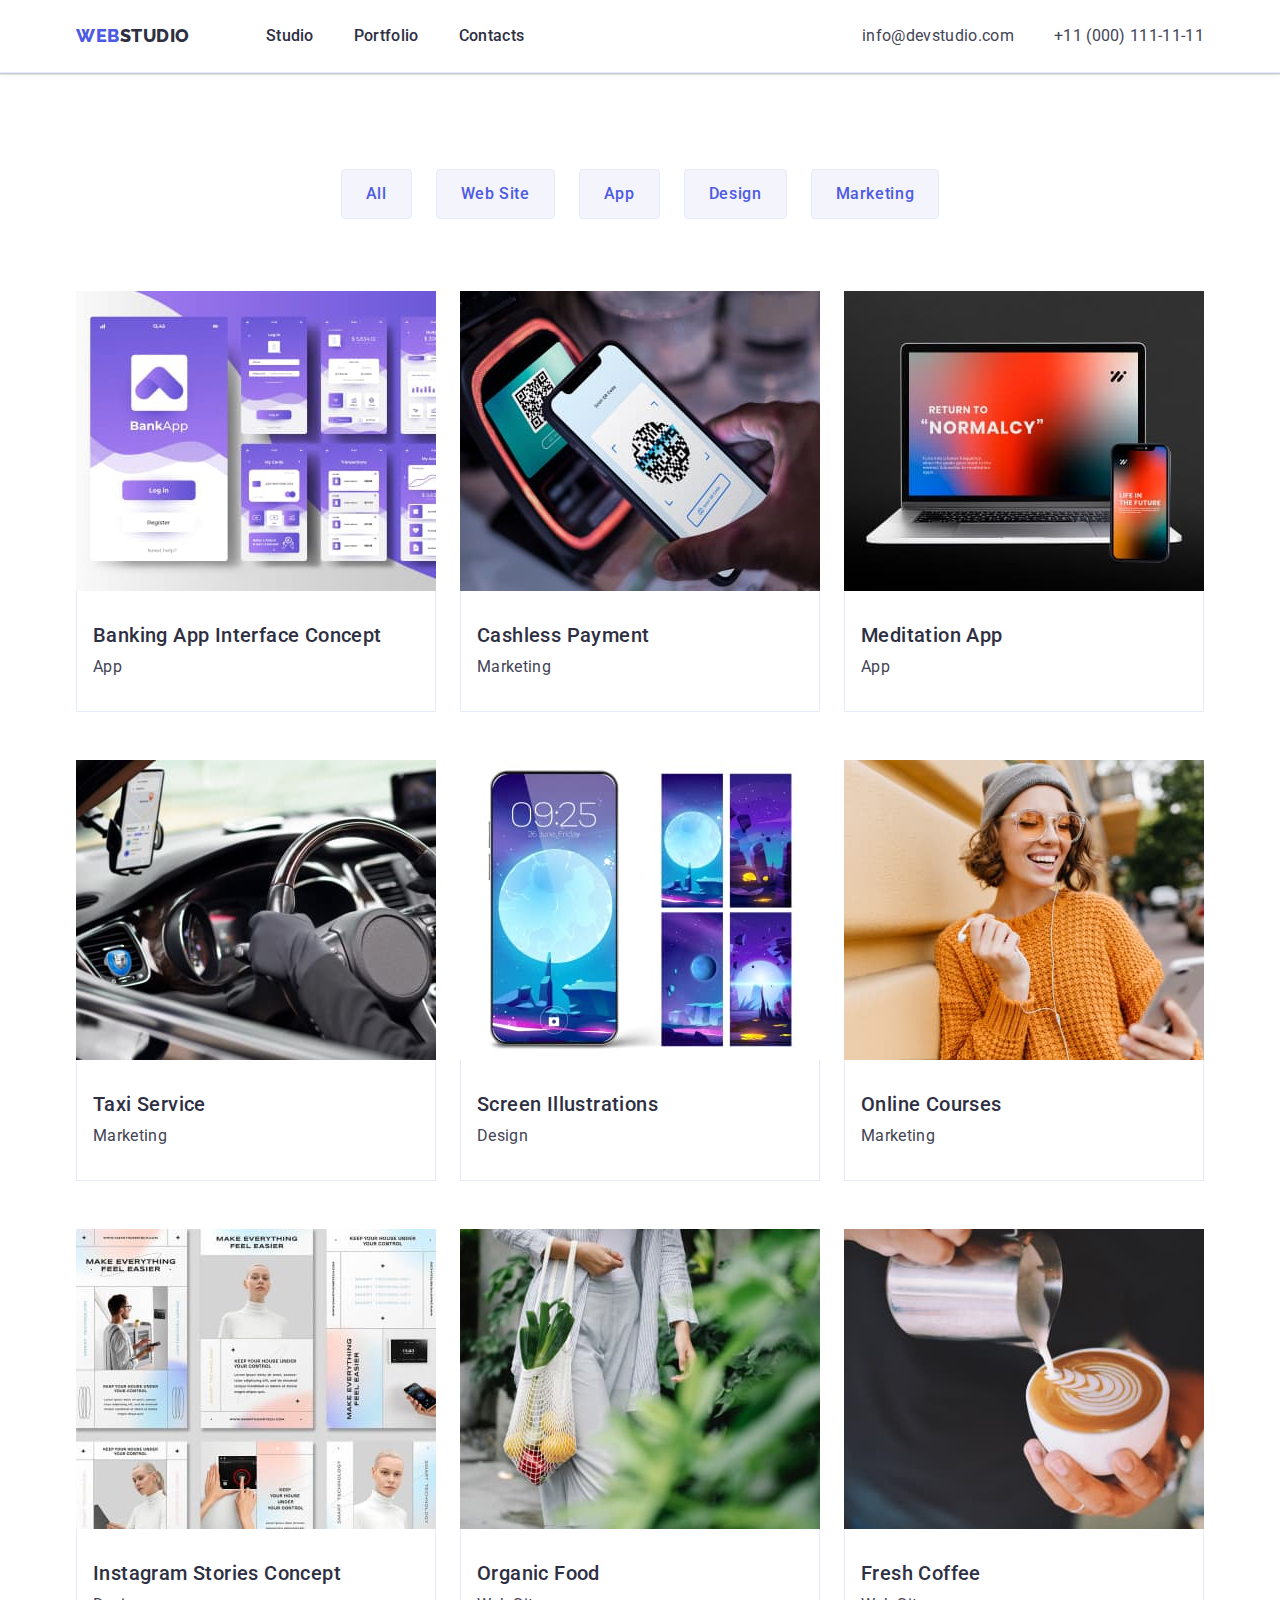
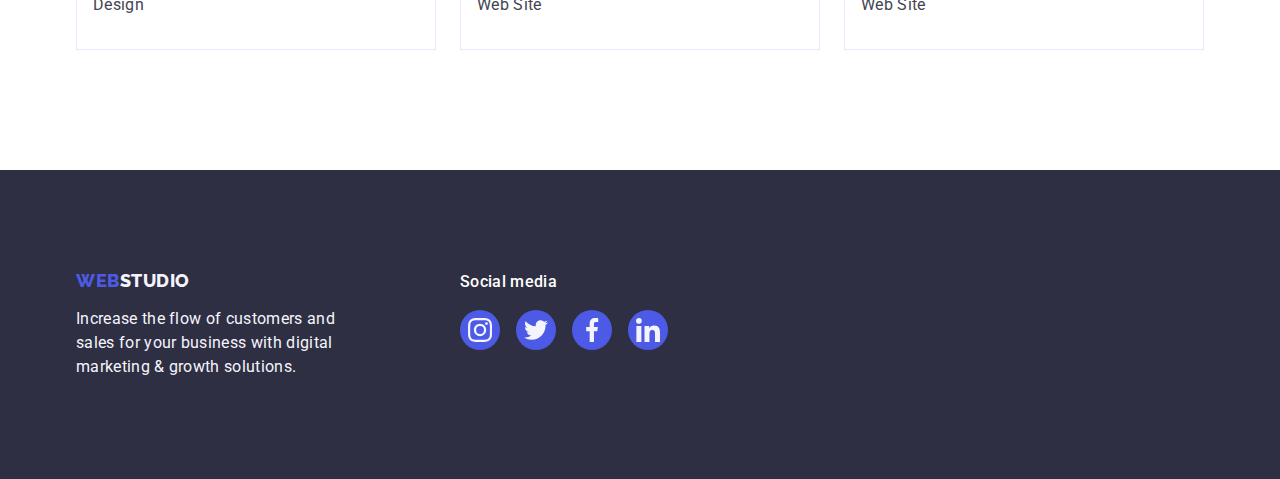
==== portfolio.html @ 35dc8aad "Initial commit" ====
<!DOCTYPE html>
<html lang="en">
  <head>
    <meta charset="UTF-8" />
    <meta http-equiv="X-UA-Compatible" content="IE=edge" />
    <meta name="viewport" content="width=device-width, initial-scale=1.0" />
    <title>Portfolio</title>

    <link rel="preconnect" href="https://fonts.googleapis.com" />
    <link rel="preconnect" href="https://fonts.gstatic.com" crossorigin />
    <link
      href="https://fonts.googleapis.com/css2?family=Raleway:wght@800&family=Roboto:wght@400;500;700;900&display=swap"
      rel="stylesheet"
    />
    <link
      rel="stylesheet"
      href="https://cdnjs.cloudflare.com/ajax/libs/modern-normalize/1.0.0/modern-normalize.min.css"
    />
    <link rel="stylesheet" href="./css/styles.css" />
  </head>

  <body>
    <!-- Хедер -->
    <header class="header">
      <div class="container header-container">
        <!-- Навігація сайту -->
        <nav class="navigation">
          <a href="./index.html" class="logo link"
            >Web<span class="header-logo-span">Studio</span></a
          >
          <ul class="nav-list list">
            <li class="nav-list-item">
              <a href="./index.html" class="nav-list-link link">Studio</a>
            </li>

            <li class="nav-list-item">
              <a href="./portfolio.html" class="nav-list-link link"
                >Portfolio</a
              >
            </li>

            <li class="nav-list-item">
              <a href="" class="nav-list-link link">Contacts</a>
            </li>
          </ul>
        </nav>
        <!-- Контакти для зв'язку -->
        <address class="address">
          <ul class="address-list list">
            <li class="email">
              <a href="mailto:info@devstudio.com" class="address-link link"
                >info@devstudio.com</a
              >
            </li>

            <li class="phone">
              <a href="tel:+110001111111" class="address-link link"
                >+11 (000) 111-11-11</a
              >
            </li>
          </ul>
        </address>
      </div>
    </header>

    <!-- Мейн -->
    <main class="main">
      <section class="projects section">
        <div class="container">
          <h1 class="visually-hidden">Portfolio</h1>

          <!-- Кнопки фільтра -->
          <ul class="filters-list list">
            <li><button type="button" class="filters-btn btn">All</button></li>

            <li>
              <button type="button" class="filters-btn btn">Web Site</button>
            </li>

            <li><button type="button" class="filters-btn btn">App</button></li>

            <li>
              <button type="button" class="filters-btn btn">Design</button>
            </li>

            <li>
              <button type="button" class="filters-btn btn">Marketing</button>
            </li>
          </ul>

          <!-- Картки проектів -->
          <ul class="card-set list">
            <li class="card-item">
              <a href="" class="card-link link">
                <img
                  src="./images/portfolio-img/banking-app.jpg"
                  alt="Banking App"
                  width="360"
                  height="300"
                />
                <div class="card-content">
                  <h2 class="card-caption">Banking App Interface Concept</h2>
                  <p class="card-text">App</p>
                </div></a
              >
            </li>

            <li class="card-item">
              <a href="" class="card-link link">
                <img
                  src="./images/portfolio-img/cashless.jpg"
                  alt="Cashless Payment"
                  width="360"
                  height="300"
                />
                <div class="card-content">
                  <h2 class="card-caption">Cashless Payment</h2>
                  <p class="card-text">Marketing</p>
                </div></a
              >
            </li>

            <li class="card-item">
              <a href="" class="card-link link">
                <img
                  src="./images/portfolio-img/meditation-app.jpg"
                  alt="Meditation App"
                  width="360"
                  height="300"
                />
                <div class="card-content">
                  <h2 class="card-caption">Meditation App</h2>
                  <p class="card-text">App</p>
                </div></a
              >
            </li>

            <li class="card-item">
              <a href="" class="card-link link">
                <img
                  src="./images/portfolio-img/taxi.jpg"
                  alt="Taxi service"
                  width="360"
                  height="300"
                />
                <div class="card-content">
                  <h2 class="card-caption">Taxi Service</h2>
                  <p class="card-text">Marketing</p>
                </div></a
              >
            </li>

            <li class="card-item">
              <a href="" class="card-link link">
                <img
                  src="./images/portfolio-img/screen.jpg"
                  alt="Screen illustrations"
                  width="360"
                  height="300"
                />
                <div class="card-content">
                  <h2 class="card-caption">Screen Illustrations</h2>
                  <p class="card-text">Design</p>
                </div></a
              >
            </li>

            <li class="card-item">
              <a href="" class="card-link link">
                <img
                  src="./images/portfolio-img/courses.jpg"
                  alt="Online Courses"
                  width="360"
                  height="300"
                />
                <div class="card-content">
                  <h2 class="card-caption">Online Courses</h2>
                  <p class="card-text">Marketing</p>
                </div></a
              >
            </li>

            <li class="card-item">
              <a href="" class="card-link link">
                <img
                  src="./images/portfolio-img/insta-stories.jpg"
                  alt="Instagram Stories Concept"
                  width="360"
                  height="300"
                />
                <div class="card-content">
                  <h2 class="card-caption">Instagram Stories Concept</h2>
                  <p class="card-text">Design</p>
                </div></a
              >
            </li>

            <li class="card-item">
              <a href="" class="card-link link">
                <img
                  src="./images/portfolio-img/food.jpg"
                  alt="Organic Food"
                  width="360"
                  height="300"
                />
                <div class="card-content">
                  <h2 class="card-caption">Organic Food</h2>
                  <p class="card-text">Web Site</p>
                </div></a
              >
            </li>

            <li class="card-item">
              <a href="" class="card-link link">
                <img
                  src="./images/portfolio-img/coffee.jpg"
                  alt="Fresh Coffee"
                  width="360"
                  height="300"
                />
                <div class="card-content">
                  <h2 class="card-caption">Fresh Coffee</h2>
                  <p class="card-text">Web Site</p>
                </div></a
              >
            </li>
          </ul>
        </div>
      </section>
    </main>

    <!-- Футер -->
    <footer class="footer">
      <div class="footer-container container">
        <div class="footer-text-container">
          <a href="./index.html" class="footer-logo-link logo link"
            >Web<span class="footer-logo-span">Studio</span></a
          >
          <p class="footer-text">
            Increase the flow of customers and sales for your business with
            digital marketing & growth solutions.
          </p>
        </div>
        <div class="footer-soc-container">
          <p class="footer-soc-caption">Social media</p>
          <ul class="footer-soc-list list">
            <li class="footer-soc-item">
              <a href="" class="footer-soc-link link">
                <svg class="footer-soc-icon" width="24" height="24">
                  <use href="./images/icons.svg#icon-instagram"></use>
                </svg>
              </a>
            </li>

            <li class="footer-soc-item">
              <a href="" class="footer-soc-link link">
                <svg class="footer-soc-icon" width="24" height="24">
                  <use href="./images/icons.svg#icon-twitter"></use>
                </svg>
              </a>
            </li>

            <li class="footer-soc-item">
              <a href="" class="footer-soc-link link">
                <svg class="footer-soc-icon" width="24" height="24">
                  <use href="./images/icons.svg#icon-facebook"></use>
                </svg>
              </a>
            </li>

            <li class="footer-soc-item">
              <a href="" class="footer-soc-link link">
                <svg class="footer-soc-icon" width="24" height="24">
                  <use href="./images/icons.svg#icon-linkedin"></use>
                </svg>
              </a>
            </li>
          </ul>
        </div>
      </div>
    </footer>
  </body>
</html>
---- css/styles.css ----
:root {
  /* Кольори */
  --dark-color: #2e2f42;
  --text-color: #434455;
  --subtle-text-color: #8e8f99;
  --white-color: #ffffff;
  --light-color: #f4f4fd;
  --accent-color: #e7e9fc;
  --passive-color: #4d5ae5;
  --active-color: #404bbf;
  --success-color: #31d0aa;
  /* Текст */
  --text-size: 16px;
  --text-spacing: 0.02em;
  --typical-lh: 1.5;
  /* Флекс */
  --typical-gap: 24px;
}
/* ------------Cкидання стилів------------ */
p,
h1,
h2,
h3,
h4,
h5,
h6 {
  margin: 0;
}

ul {
  margin: 0;
  padding: 0;
}

img {
  display: block;
  max-width: 100%;
}

.list {
  list-style: none;
}

.link {
  text-decoration: none;
}

.btn {
  font-family: inherit;
  cursor: pointer;
}

/* ------------Cкидання стилів------------ */

/* Приховати елемент */
.visually-hidden {
  position: absolute;
  width: 1px;
  height: 1px;
  margin: -1px;
  border: 0;
  padding: 0;
  white-space: nowrap;
  clip-path: inset(100%);
  clip: rect(0 0 0 0);
  overflow: hidden;
}
/* Приховати елемент */

/* ------------База------------ */
body {
  font-family: "Roboto", sans-serif;
  color: var(--text-color);
  background-color: var(--white-color);
}

.container {
  width: 1158px;
  padding-left: 15px;
  padding-right: 15px;
  margin: 0 auto;
}

.section {
  padding-top: 120px;
  padding-bottom: 120px;
}

/*====================СТУДІЯ====================*/

/* ----------------- Хедер ----------------- */

.header {
  padding-top: 24px;
  padding-bottom: 24px;
  border-bottom: 1px solid var(--accent-color);
  box-shadow: 0px 2px 1px rgba(46, 47, 66, 0.08),
    0px 1px 1px rgba(46, 47, 66, 0.16), 0px 1px 6px rgba(46, 47, 66, 0.08);
}

.header-container {
  display: flex;
}

/* Лого  */
.header-logo-span {
  color: var(--dark-color);
}

.logo {
  font-family: "Raleway", sans-serif;
  font-weight: 800;
  font-size: 18px;
  line-height: 1.17;
  color: var(--passive-color);
  letter-spacing: 0.03em;
  text-transform: uppercase;
  margin-right: 76px;
}

/* Навігація */
.navigation {
  display: flex;
  align-items: center;
}

.nav-list {
  display: flex;
  gap: 40px;
}

.nav-list-link {
  color: var(--dark-color);
  font-weight: 500;
  font-size: var(--text-size);
  line-height: var(--typical-lh);
  letter-spacing: var(--text-spacing);
  padding: 24px 0;
}

.nav-list-link:is(:hover, :focus) {
  color: var(--active-color);
}

/* Контакти */
.address {
  font-style: normal;
  margin-left: auto;
}

.address-list {
  display: flex;
  gap: 40px;
}

.address-link {
  color: var(--text-color);
  font-size: var(--text-size);
  line-height: var(--typical-lh);
  letter-spacing: var(--text-spacing);
}

.address-link:is(:hover, :focus) {
  color: var(--active-color);
}

/* ----------------- Студія Мейн ----------------- */
/*----------------Hero-------------- */
.hero {
  padding: 188px 0;
}
.hero-overlay {
  background-image: linear-gradient(
      rgba(46, 47, 66, 0.7),
      rgba(46, 47, 66, 0.7)
    ),
    url(../images/hero-bg.jpg);
  height: 600px;
  max-width: 1440px;
  margin-left: auto;
  margin-right: auto;
  background-repeat: no-repeat;
  background-size: cover;
  background-position: center;
}

.hero-container {
  display: flex;
  flex-direction: column;
  align-items: center;
}

.hero-title {
  font-size: 56px;
  line-height: 1.07;
  text-align: center;
  letter-spacing: var(--text-spacing);
  color: var(--white-color);
  max-width: 496px;
}

/* Кнопка */
.title-btn {
  color: var(--white-color);
  background: var(--passive-color);
  font-weight: 500;
  font-size: var(--text-size);
  line-height: var(--typical-lh);
  letter-spacing: 0.04em;
  border: none;
  border-radius: 4px;
  min-width: 169px;
  height: 56px;
  margin-top: 48px;
}
.title-btn:is(:hover, :focus) {
  background: var(--active-color);
}

/*----------------Features-------------- */
.features {
}

.features-list {
  display: flex;
  gap: var(--typical-gap);
}

.features-list-item {
  flex-basis: calc((100% - 24px * 3) / 4);
}

.features-icon-box {
  width: 100%;
  height: 112px;
  border-radius: 4px;
  background-color: var(--light-color);
  display: flex;
  justify-content: center;
  align-items: center;
  margin-bottom: 8px;
}

.features-icon {
}

.features-list-title {
  font-weight: 500;
  font-size: 20px;
  line-height: 1.2;
  letter-spacing: var(--text-spacing);
  color: var(--dark-color);
  margin-bottom: 8px;
}

.features-list-text {
  font-size: var(--text-size);
  line-height: var(--typical-lh);
  letter-spacing: var(--text-spacing);
}

/*--------Секція зображень: чим ми займаємось------ */
.gallery {
  padding-top: 0;
}

.gallery-caption {
  font-size: 36px;
  line-height: 1.11;
  text-align: center;
  letter-spacing: var(--text-spacing);
  text-transform: capitalize;
  color: var(--dark-color);
  margin-bottom: 72px;
}

.gallery-list {
  display: flex;
  flex-wrap: wrap;
  gap: var(--typical-gap);
}

.gallery-list-item {
  flex-basis: calc((100% - 48px) / 3);
}

/*-------- Секція з фото команди------ */
.team-gallery {
  background-color: var(--light-color);
}

.team-gallery-caption {
  font-size: 36px;
  line-height: 1.11;
  text-align: center;
  letter-spacing: var(--text-spacing);
  text-transform: capitalize;
  color: var(--dark-color);
  margin-bottom: 72px;
}

.team-list {
  display: flex;
  flex-wrap: wrap;
  gap: var(--typical-gap);
}

.team-list-item {
  background-color: var(--white-color);
  flex-basis: calc((100% - 72px) / 4);
  border-radius: 0 0 4px 4px;
  box-shadow: 0px 1px 6px rgba(46, 47, 66, 0.08),
    0px 1px 1px rgba(46, 47, 66, 0.16), 0px 2px 1px rgba(46, 47, 66, 0.08);
}

.team-card-text-wrapper {
  padding: 32px 16px;
}

.team-list-caption {
  font-weight: 500;
  font-size: 20px;
  line-height: 1.2;
  text-align: center;
  letter-spacing: var(--text-spacing);
  color: var(--dark-color);
  margin-bottom: 8px;
  margin-left: 0;
  margin-right: 0;
}

.team-list-text {
  font-size: var(--text-size);
  line-height: var(--typical-lh);
  text-align: center;
  letter-spacing: var(--text-spacing);
  margin-bottom: 8px;
}

.team-soc-list {
  display: flex;
  justify-content: center;
  align-items: center;
  gap: 24px;
}

.team-soc-item {
  width: 40px;
  height: 40px;
}
.team-soc-link {
  width: 100%;
  height: 100%;
  background-color: var(--passive-color);
  border-radius: 50%;
  display: flex;
  justify-content: center;
  align-items: center;
}

.team-soc-link:is(:hover, :focus) {
  background-color: var(--active-color);
}

.team-soc-icon {
  fill: var(--light-color);
}

/* ----------------- Секція: Наші клієнти ----------------- */
.customers {
}

.customers-caption {
  font-size: 36px;
  line-height: 1.11;
  text-align: center;
  letter-spacing: var(--text-spacing);
  text-transform: capitalize;
  margin-bottom: 72px;
  color: var(--dark-color);
}

.customers-list {
  display: flex;
  gap: 24px;
}

.customers-item {
  flex-basis: calc((100% - 120px) / 6);
  height: 88px;
}

.customers-link {
  width: 100%;
  height: 100%;
  border: 1px solid var(--subtle-text-color);
  border-radius: 4px;
  display: flex;
  justify-content: center;
  align-items: center;
  color: var(--subtle-text-color);
}

.customers-link:is(:hover, :focus) {
  border-color: var(--active-color);
  color: var(--active-color);
}

.customers-icon {
  fill: currentColor;
}

/* ----------------- Футер ----------------- */
.footer {
  background-color: var(--dark-color);
  padding-top: 100px;
  padding-bottom: 100px;
}

.footer-container {
  display: flex;
  align-items: baseline;
}

.footer-text-container {
  margin-right: 120px;
  flex-shrink: 0;
}

.footer-logo-link {
  display: inline-block;
  margin-bottom: 16px;
  margin-right: 0;
}

.footer-logo-span {
  color: var(--light-color);
}

.footer-text {
  font-size: var(--text-size);
  line-height: var(--typical-lh);
  letter-spacing: var(--text-spacing);
  color: var(--light-color);
  max-width: 264px;
}

.footer-soc-container {
}

.footer-soc-caption {
  font-weight: 500;
  font-size: var(--text-size);
  line-height: var(--typical-lh);
  letter-spacing: var(--text-spacing);
  color: var(--white-color);
  margin-bottom: 16px;
}

.footer-soc-list {
  display: flex;
  justify-content: center;
  align-items: center;
  gap: 16px;
}

.footer-soc-item {
  width: 40px;
  height: 40px;
}

.footer-soc-link {
  width: 100%;
  height: 100%;
  background-color: var(--passive-color);
  border-radius: 50%;
  display: flex;
  justify-content: center;
  align-items: center;
}

.footer-soc-link:is(:hover, :focus) {
  background-color: var(--success-color);
}

.footer-soc-icon {
  fill: var(--light-color);
}
/*====================ПОРТФОЛІО====================*/

.projects {
  padding-top: 96px;
}

/*--------Фільтр------ */
.filters-list {
  display: flex;
  gap: var(--typical-gap);
  justify-content: center;
  margin-bottom: 72px;
}

.filters-btn {
  font-family: "Roboto", sans-serif;
  font-weight: 500;
  font-size: var(--text-size);
  line-height: var(--typical-lh);
  text-align: center;
  letter-spacing: 0.04em;
  color: var(--passive-color);
  background: var(--light-color);

  padding: 12px 24px;
  border: 1px solid var(--accent-color);
  border-radius: 4px;
}

.filters-btn:is(:hover, :focus) {
  color: var(--white-color);
  background: var(--active-color);
  border: 1px solid transparent;
  box-shadow: 0px 3px 1px rgba(0, 0, 0, 0.1), 0px 2px 1px rgba(0, 0, 0, 0.08),
    0px 2px 2px rgba(0, 0, 0, 0.12);
}

/*--------Картки проектів------ */
.card-set {
  display: flex;
  flex-wrap: wrap;
  column-gap: 24px;
  row-gap: 48px;
}

.card-item {
  background: var(--white-color);
  flex-basis: calc((100% - 24px * 2) / 3);
}

.card-link {
  display: block;
}

.card-link:is(:hover, :focus) {
  box-shadow: 0px 1px 6px rgba(46, 47, 66, 0.08),
    0px 1px 1px rgba(46, 47, 66, 0.16), 0px 2px 1px rgba(46, 47, 66, 0.08);
}

.card-content {
  padding: 32px 16px;
  border: 1px solid var(--accent-color);
  border-top: none;
}

.card-caption {
  font-weight: 500;
  font-size: 20px;
  line-height: 1.2;
  letter-spacing: var(--text-spacing);
  color: var(--dark-color);
  margin-bottom: 8px;
}

.card-text {
  font-size: var(--text-size);
  line-height: var(--typical-lh);
  letter-spacing: var(--text-spacing);
  color: var(--text-color);
}
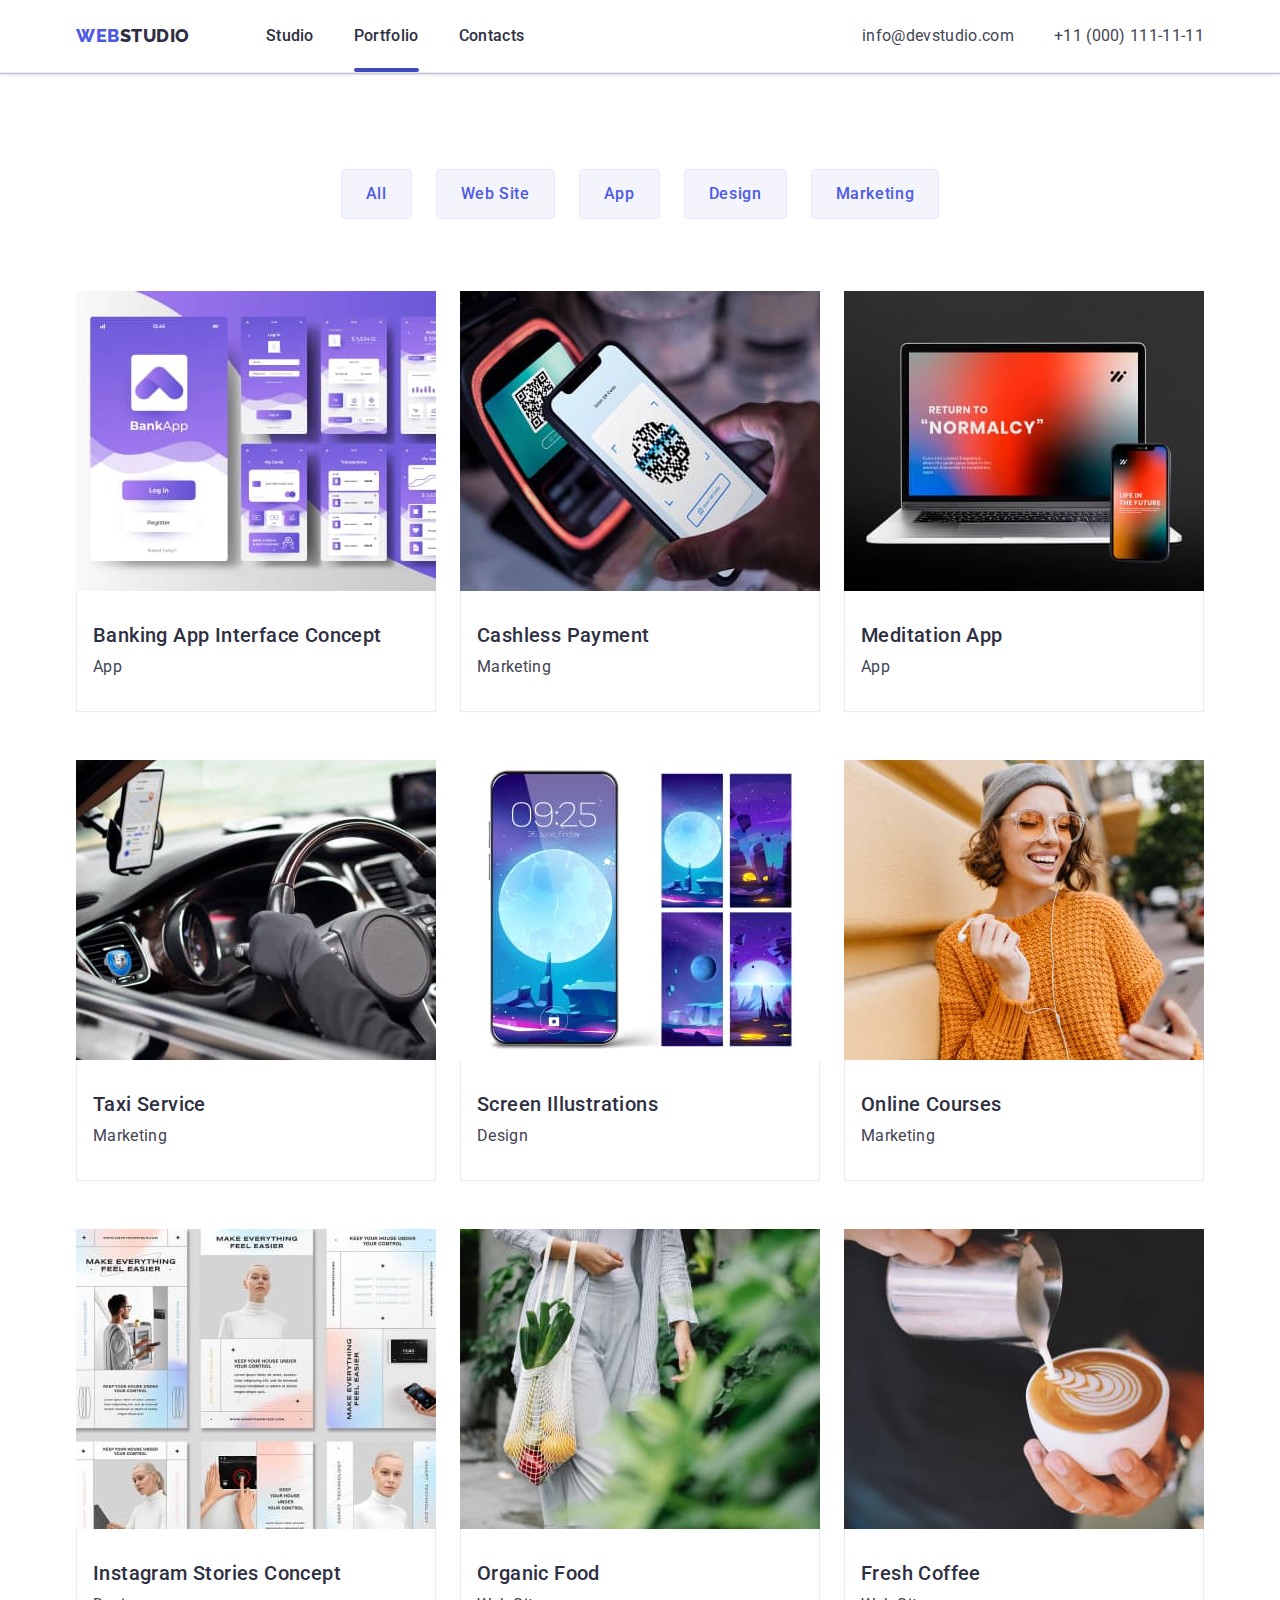
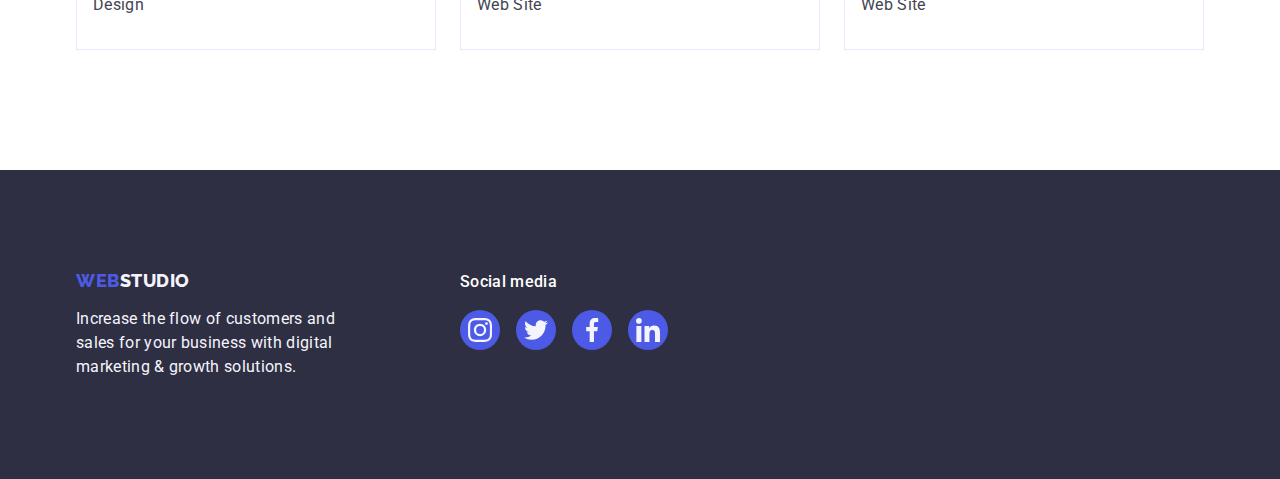
==== commit 5f64eb9d: "nav::after" ====
--- a/portfolio.html
+++ b/portfolio.html
@@ -34,7 +34,9 @@
             </li>
 
             <li class="nav-list-item">
-              <a href="./portfolio.html" class="nav-list-link link"
+              <a
+                href="./portfolio.html"
+                class="nav-list-link nav-underline link"
                 >Portfolio</a
               >
             </li>
--- a/css/styles.css
+++ b/css/styles.css
@@ -129,6 +129,10 @@
   gap: 40px;
 }
 
+.nav-list-item {
+  position: relative;
+}
+
 .nav-list-link {
   color: var(--dark-color);
   font-weight: 500;
@@ -140,6 +144,17 @@
 
 .nav-list-link:is(:hover, :focus) {
   color: var(--active-color);
+}
+
+.nav-underline::after {
+  content: "";
+  position: absolute;
+  width: 100%;
+  height: 4px;
+  background-color: var(--active-color);
+  border-radius: 2px;
+  left: 0px;
+  top: 44px;
 }
 
 /* Контакти */
